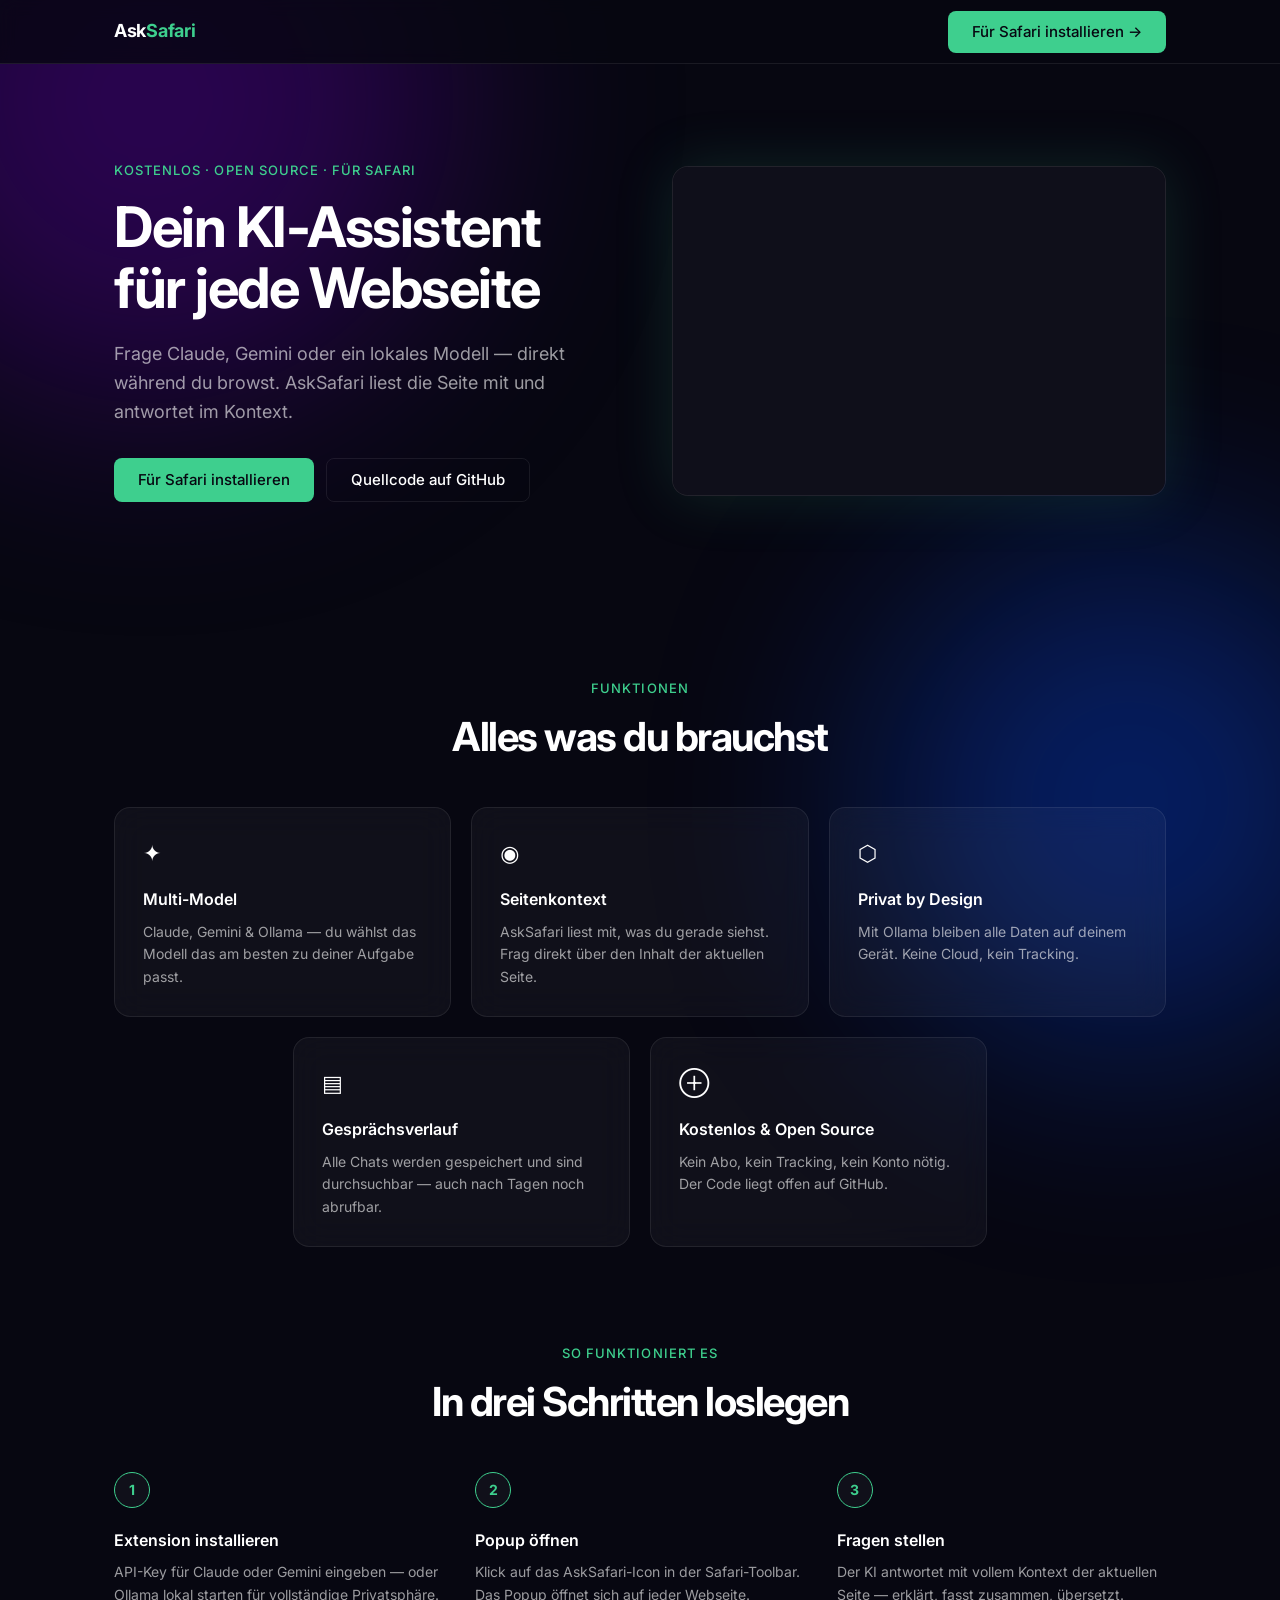
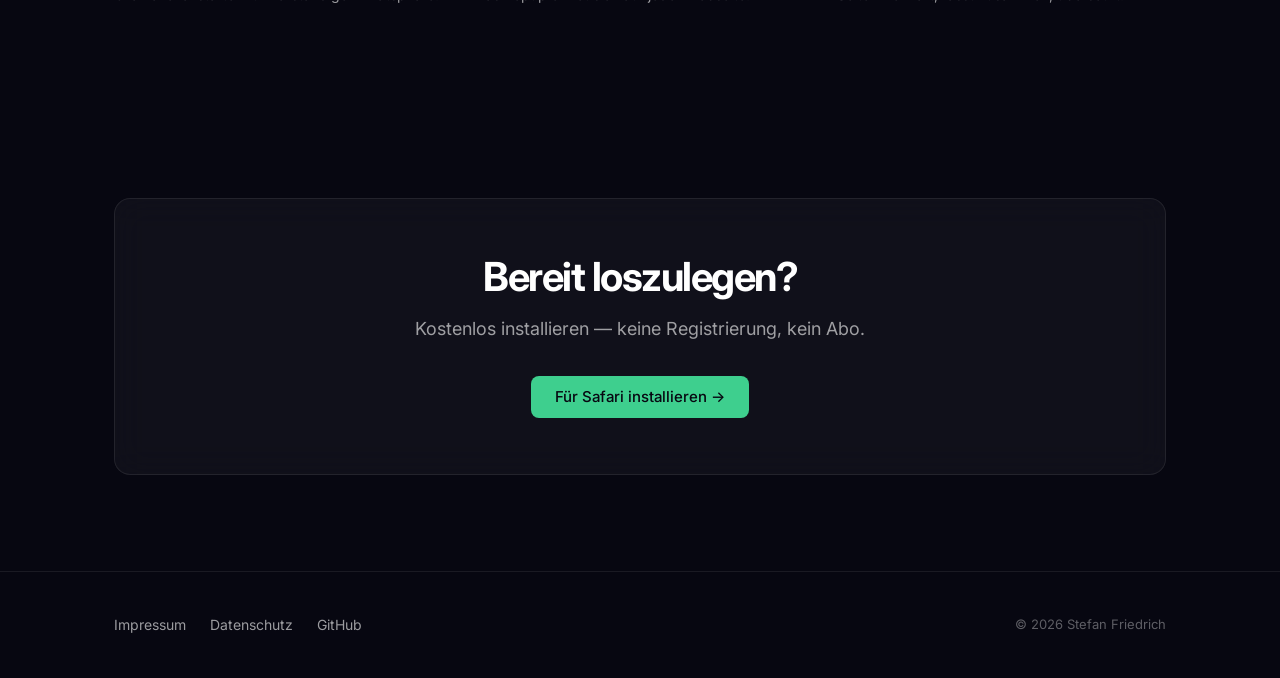
==== website/index.html @ 36f4984b "feat(website): add landing page" ====
<!DOCTYPE html>
<html lang="de">
<head>
  <meta charset="UTF-8">
  <meta name="viewport" content="width=device-width, initial-scale=1.0">
  <title>AskSafari — Dein KI-Assistent für jede Webseite</title>
  <meta name="description" content="Frage Claude, Gemini oder ein lokales Modell direkt während du browst. AskSafari liest die Seite mit und antwortet im Kontext. Kostenlos & Open Source.">
  <link rel="preconnect" href="https://fonts.googleapis.com">
  <link rel="preconnect" href="https://fonts.gstatic.com" crossorigin>
  <link href="https://fonts.googleapis.com/css2?family=Inter:wght@400;500;600;700&display=swap" rel="stylesheet">
  <link rel="stylesheet" href="assets/style.css">
  <link rel="icon" type="image/png" href="assets/icon.png">
</head>
<body>
<div class="page">

  <!-- NAV -->
  <nav class="nav">
    <div class="container nav-inner">
      <a href="index.html" class="nav-logo">Ask<span>Safari</span></a>
      <a href="#" class="btn btn-primary">Für Safari installieren →</a>
    </div>
  </nav>

  <!-- HERO -->
  <section class="hero">
    <div class="container">
      <div class="hero-inner">
        <div>
          <p class="eyebrow">Kostenlos · Open Source · Für Safari</p>
          <h1 class="display">Dein KI-Assistent für jede Webseite</h1>
          <p class="subhead" style="margin-top:20px;">
            Frage Claude, Gemini oder ein lokales Modell — direkt während du browst.
            AskSafari liest die Seite mit und antwortet im Kontext.
          </p>
          <div class="hero-ctas">
            <a href="#" class="btn btn-primary">Für Safari installieren</a>
            <a href="https://github.com" class="btn btn-ghost">Quellcode auf GitHub</a>
          </div>
        </div>
        <div>
          <img src="assets/screenshot.png" alt="AskSafari Extension Popup" class="hero-img glass">
        </div>
      </div>
    </div>
  </section>

  <!-- FEATURES -->
  <section class="section">
    <div class="container">
      <p class="eyebrow" style="text-align:center;">Funktionen</p>
      <h2 class="display" style="text-align:center; font-size:clamp(28px,4vw,40px); margin-bottom:48px;">Alles was du brauchst</h2>
      <div class="features-grid">
        <div class="feature-card glass">
          <span class="feature-icon">✦</span>
          <h3 class="feature-title">Multi-Model</h3>
          <p class="feature-desc">Claude, Gemini &amp; Ollama — du wählst das Modell das am besten zu deiner Aufgabe passt.</p>
        </div>
        <div class="feature-card glass">
          <span class="feature-icon">◉</span>
          <h3 class="feature-title">Seitenkontext</h3>
          <p class="feature-desc">AskSafari liest mit, was du gerade siehst. Frag direkt über den Inhalt der aktuellen Seite.</p>
        </div>
        <div class="feature-card glass">
          <span class="feature-icon">⬡</span>
          <h3 class="feature-title">Privat by Design</h3>
          <p class="feature-desc">Mit Ollama bleiben alle Daten auf deinem Gerät. Keine Cloud, kein Tracking.</p>
        </div>
      </div>
      <div class="features-bottom">
        <div class="feature-card glass">
          <span class="feature-icon">▤</span>
          <h3 class="feature-title">Gesprächsverlauf</h3>
          <p class="feature-desc">Alle Chats werden gespeichert und sind durchsuchbar — auch nach Tagen noch abrufbar.</p>
        </div>
        <div class="feature-card glass">
          <span class="feature-icon">⊕</span>
          <h3 class="feature-title">Kostenlos &amp; Open Source</h3>
          <p class="feature-desc">Kein Abo, kein Tracking, kein Konto nötig. Der Code liegt offen auf GitHub.</p>
        </div>
      </div>
    </div>
  </section>

  <!-- HOW IT WORKS -->
  <section class="section" style="padding-top:0;">
    <div class="container">
      <p class="eyebrow" style="text-align:center;">So funktioniert es</p>
      <h2 class="display" style="text-align:center; font-size:clamp(28px,4vw,40px);">In drei Schritten loslegen</h2>
      <div class="steps-grid">
        <div>
          <div class="step-number">1</div>
          <h3 class="step-title">Extension installieren</h3>
          <p class="step-desc">API-Key für Claude oder Gemini eingeben — oder Ollama lokal starten für vollständige Privatsphäre.</p>
        </div>
        <div>
          <div class="step-number">2</div>
          <h3 class="step-title">Popup öffnen</h3>
          <p class="step-desc">Klick auf das AskSafari-Icon in der Safari-Toolbar. Das Popup öffnet sich auf jeder Webseite.</p>
        </div>
        <div>
          <div class="step-number">3</div>
          <h3 class="step-title">Fragen stellen</h3>
          <p class="step-desc">Der KI antwortet mit vollem Kontext der aktuellen Seite — erklärt, fasst zusammen, übersetzt.</p>
        </div>
      </div>
    </div>
  </section>

  <!-- CTA BANNER -->
  <section class="section" style="padding-bottom:96px;">
    <div class="container">
      <div class="cta-banner glass">
        <h2 class="display">Bereit loszulegen?</h2>
        <p class="subhead">Kostenlos installieren — keine Registrierung, kein Abo.</p>
        <a href="#" class="btn btn-primary">Für Safari installieren →</a>
      </div>
    </div>
  </section>

  <!-- FOOTER -->
  <footer class="footer">
    <div class="container footer-inner">
      <ul class="footer-links">
        <li><a href="impressum.html">Impressum</a></li>
        <li><a href="datenschutz.html">Datenschutz</a></li>
        <li><a href="https://github.com">GitHub</a></li>
      </ul>
      <span class="footer-copy">© 2026 Stefan Friedrich</span>
    </div>
  </footer>

</div>
</body>
</html>
---- website/assets/style.css ----
/* Design Tokens */
:root {
  color-scheme: dark;
  --canvas: #070711;
  --text: #ffffff;
  --text-muted: rgba(255, 255, 255, 0.6);
  --text-faint: rgba(255, 255, 255, 0.35);
  --accent: #3ecf8e;
  --accent-hover: #2db87a;
  --blob-purple: #6b01c2;
  --blob-blue: #054cff;
  --glass-bg: rgba(255, 255, 255, 0.04);
  --glass-border: rgba(255, 255, 255, 0.08);
  --radius: 16px;
  --radius-sm: 8px;
  --nav-height: 64px;
}

/* Reset */
*, *::before, *::after { box-sizing: border-box; margin: 0; padding: 0; }
html { scroll-behavior: smooth; overflow-x: hidden; }
body {
  font-family: 'Inter', ui-sans-serif, system-ui, sans-serif;
  background: var(--canvas);
  color: var(--text);
  font-size: 16px;
  line-height: 1.6;
  min-height: 100vh;
}
a { color: inherit; text-decoration: none; }
img { max-width: 100%; display: block; }

/* Background blobs */
body::before,
body::after {
  content: '';
  position: fixed;
  border-radius: 50%;
  filter: blur(120px);
  opacity: 0.35;
  pointer-events: none;
  z-index: 0;
  will-change: transform;
}
body::before {
  width: 600px;
  height: 600px;
  background: var(--blob-purple);
  top: -200px;
  left: -150px;
}
body::after {
  width: 500px;
  height: 500px;
  background: var(--blob-blue);
  bottom: -150px;
  right: -100px;
}

/* Page wrapper — sits above blobs */
.page { position: relative; z-index: 1; }

/* Container */
.container {
  max-width: 1100px;
  margin: 0 auto;
  padding: 0 24px;
}

/* Glass card */
.glass {
  background: var(--glass-bg);
  backdrop-filter: blur(16px);
  -webkit-backdrop-filter: blur(16px);
  border: 1px solid var(--glass-border);
  border-radius: var(--radius);
}

/* Buttons */
.btn {
  display: inline-flex;
  align-items: center;
  gap: 8px;
  padding: 12px 24px;
  border-radius: var(--radius-sm);
  font-size: 15px;
  font-weight: 500;
  line-height: 1.2;
  cursor: pointer;
  border: none;
  transition: opacity 0.15s ease, transform 0.1s ease, border-color 0.15s ease;
  white-space: nowrap;
}
.btn:hover { opacity: 0.88; transform: translateY(-1px); }
.btn:active { transform: translateY(0); opacity: 1; }

.btn-primary {
  background: var(--accent);
  color: var(--canvas);
}
.btn-primary:hover { background: var(--accent-hover); opacity: 1; }
.btn-ghost {
  background: transparent;
  color: var(--text);
  border: 1px solid var(--glass-border);
}
.btn-ghost:hover { border-color: rgba(255,255,255,0.2); }

.btn:focus-visible,
a:focus-visible {
  outline: 2px solid var(--accent);
  outline-offset: 3px;
  border-radius: var(--radius-sm);
}

/* Section spacing */
.section { padding: 96px 0; }
.section-sm { padding: 64px 0; }

/* Typography utilities */
.eyebrow {
  font-size: 13px;
  font-weight: 500;
  letter-spacing: 0.08em;
  text-transform: uppercase;
  color: var(--accent);
  margin-bottom: 16px;
}
.display {
  font-size: clamp(36px, 5vw, 56px);
  font-weight: 700;
  line-height: 1.1;
  letter-spacing: -1.5px;
}
.subhead {
  font-size: 18px;
  line-height: 1.6;
  color: var(--text-muted);
  max-width: 520px;
}
.label {
  font-size: 13px;
  color: var(--text-faint);
}

/* ── NAV ── */
.nav {
  position: sticky;
  top: 0;
  z-index: 100;
  height: var(--nav-height);
  background: rgba(7, 7, 17, 0.8);
  backdrop-filter: blur(8px);
  -webkit-backdrop-filter: blur(8px);
  border-bottom: 1px solid var(--glass-border);
  display: flex;
  align-items: center;
}
.nav-inner {
  display: flex;
  align-items: center;
  justify-content: space-between;
  width: 100%;
}
.nav-logo {
  font-size: 18px;
  font-weight: 700;
  color: var(--text);
  letter-spacing: -0.3px;
}
.nav-logo span { color: var(--accent); }

/* ── FOOTER ── */
.footer {
  border-top: 1px solid var(--glass-border);
  padding: 40px 0;
}
.footer-inner {
  display: flex;
  align-items: center;
  justify-content: space-between;
  flex-wrap: wrap;
  gap: 16px;
}
.footer-links {
  display: flex;
  gap: 24px;
  list-style: none;
}
.footer-links a {
  font-size: 14px;
  color: var(--text-muted);
  transition: color 0.15s;
}
.footer-links a:hover { color: var(--text); }
.footer-copy {
  font-size: 13px;
  color: var(--text-faint);
}

/* ── HERO ── */
.hero { padding: 96px 0 80px; }
.hero-inner {
  display: grid;
  grid-template-columns: 1fr 1fr;
  align-items: center;
  gap: 64px;
}
.hero-ctas {
  display: flex;
  gap: 12px;
  margin-top: 32px;
  flex-wrap: wrap;
}
.hero-img {
  border-radius: var(--radius);
  box-shadow: 0 0 60px rgba(62, 207, 142, 0.15);
  width: 100%;
}

/* ── FEATURES ── */
.features-grid {
  display: grid;
  grid-template-columns: repeat(3, 1fr);
  gap: 20px;
}
/* Center the last 2 cards */
.features-bottom {
  display: grid;
  grid-template-columns: repeat(2, 1fr);
  gap: 20px;
  max-width: calc(66.66% - 7px);
  margin: 20px auto 0;
}
.feature-card {
  padding: 28px;
}
.feature-icon {
  font-size: 22px;
  margin-bottom: 16px;
  display: block;
}
.feature-title {
  font-size: 16px;
  font-weight: 600;
  margin-bottom: 8px;
}
.feature-desc {
  font-size: 14px;
  color: var(--text-muted);
  line-height: 1.6;
}

/* ── HOW IT WORKS ── */
.steps-grid {
  display: grid;
  grid-template-columns: repeat(3, 1fr);
  gap: 32px;
  margin-top: 48px;
}
.step-number {
  width: 36px;
  height: 36px;
  border-radius: 50%;
  background: var(--glass-bg);
  border: 1px solid var(--accent);
  color: var(--accent);
  font-size: 14px;
  font-weight: 700;
  display: flex;
  align-items: center;
  justify-content: center;
  margin-bottom: 20px;
}
.step-title {
  font-size: 16px;
  font-weight: 600;
  margin-bottom: 8px;
}
.step-desc {
  font-size: 14px;
  color: var(--text-muted);
  line-height: 1.6;
}

/* ── CTA BANNER ── */
.cta-banner {
  padding: 56px 48px;
  text-align: center;
}
.cta-banner .display { font-size: clamp(28px, 4vw, 40px); margin-bottom: 16px; }
.cta-banner .subhead { margin: 0 auto 32px; }

/* ── LEGAL PAGES ── */
.legal-content {
  max-width: 720px;
  margin: 0 auto;
  padding: 64px 0 96px;
}
.legal-content h1 {
  font-size: 36px;
  font-weight: 700;
  letter-spacing: -0.8px;
  margin-bottom: 40px;
}
.legal-content h2 {
  font-size: 18px;
  font-weight: 600;
  margin: 40px 0 12px;
  color: var(--text);
}
.legal-content p,
.legal-content address {
  font-size: 15px;
  color: var(--text-muted);
  line-height: 1.7;
  font-style: normal;
  margin-bottom: 12px;
}
.legal-content a {
  color: var(--accent);
  text-decoration: underline;
  text-underline-offset: 3px;
}

/* ── RESPONSIVE ── */
@media (max-width: 768px) {
  .hero-inner {
    grid-template-columns: 1fr;
    gap: 40px;
  }
  .hero-img { order: -1; }
  .features-grid { grid-template-columns: 1fr; }
  .features-bottom { grid-template-columns: 1fr; max-width: 100%; }
  .steps-grid { grid-template-columns: 1fr; }
  .cta-banner { padding: 40px 24px; }
  .footer-inner { flex-direction: column; align-items: flex-start; }
  .nav .btn { display: none; }
}
@media (max-width: 480px) {
  .hero-ctas { flex-direction: column; }
  .hero-ctas .btn { width: 100%; justify-content: center; }
}

@media (prefers-reduced-motion: reduce) {
  html { scroll-behavior: auto; }
  .btn { transition: none; }
}
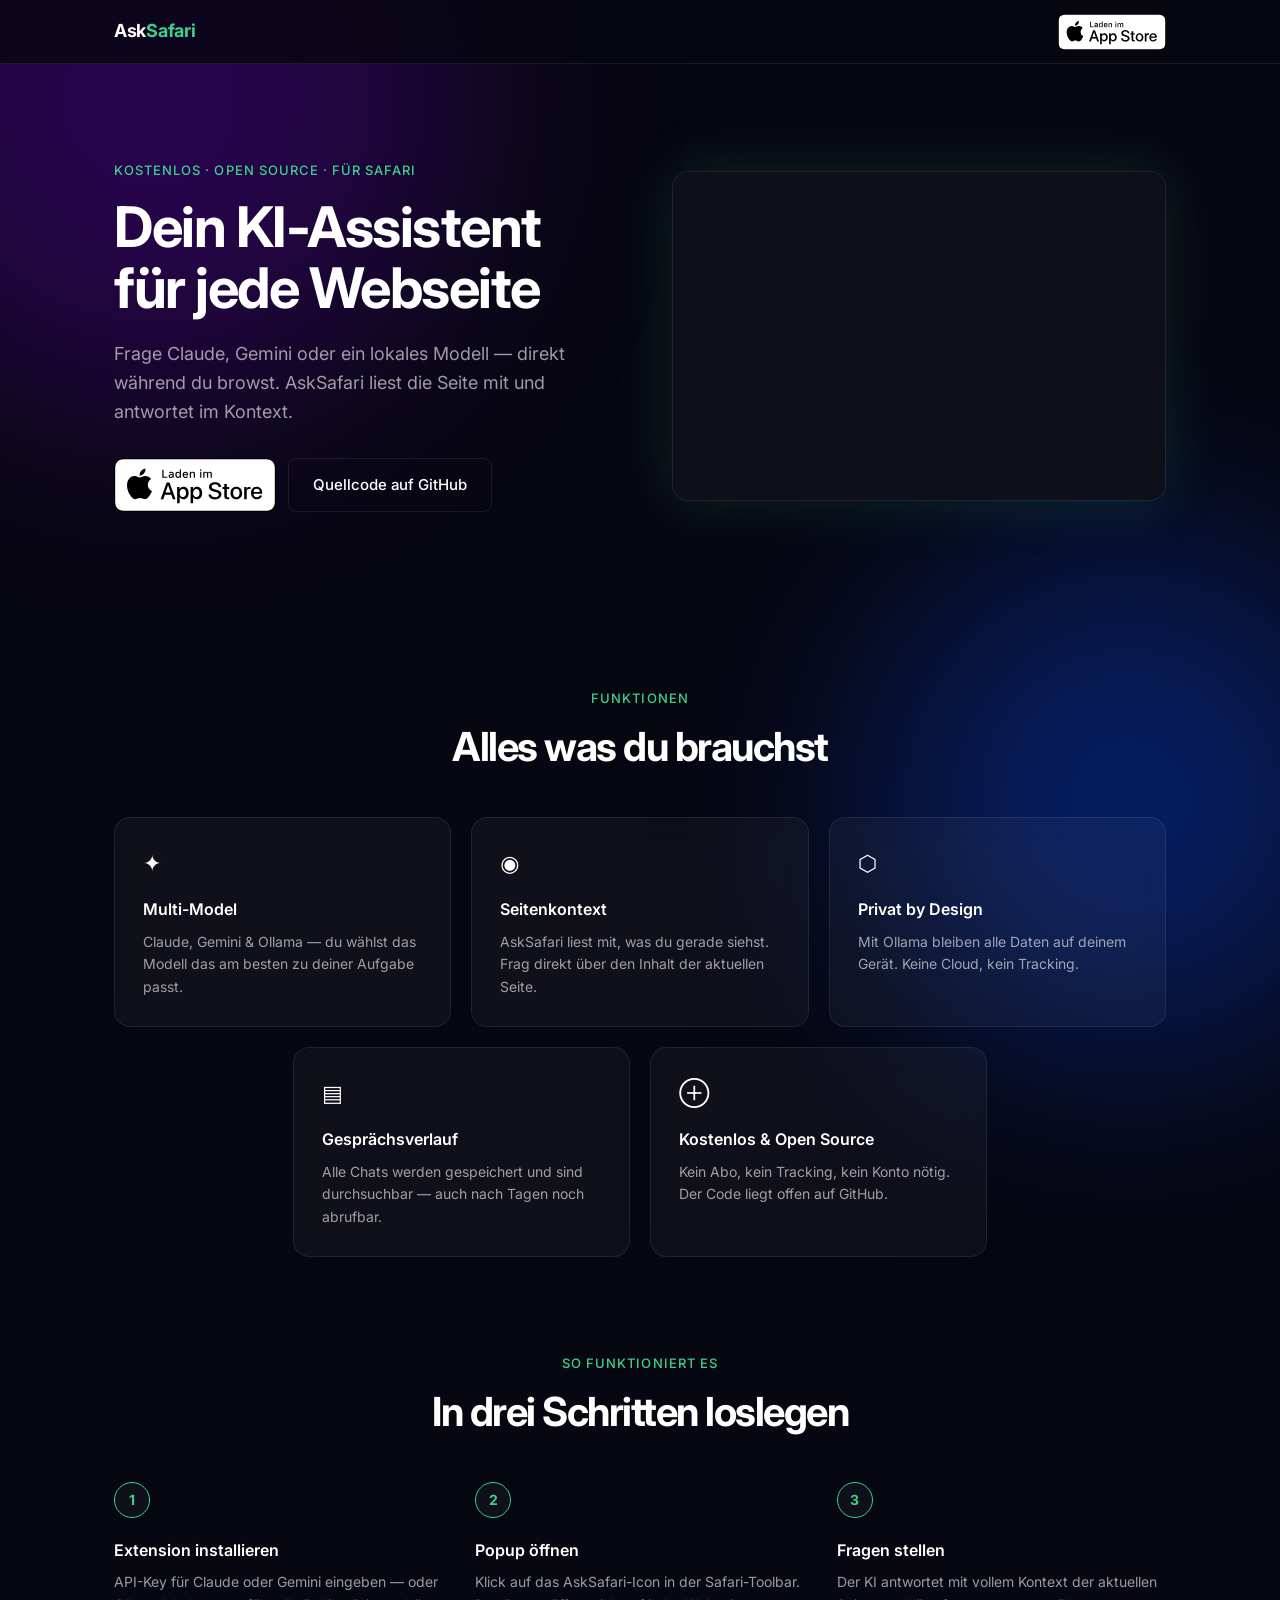
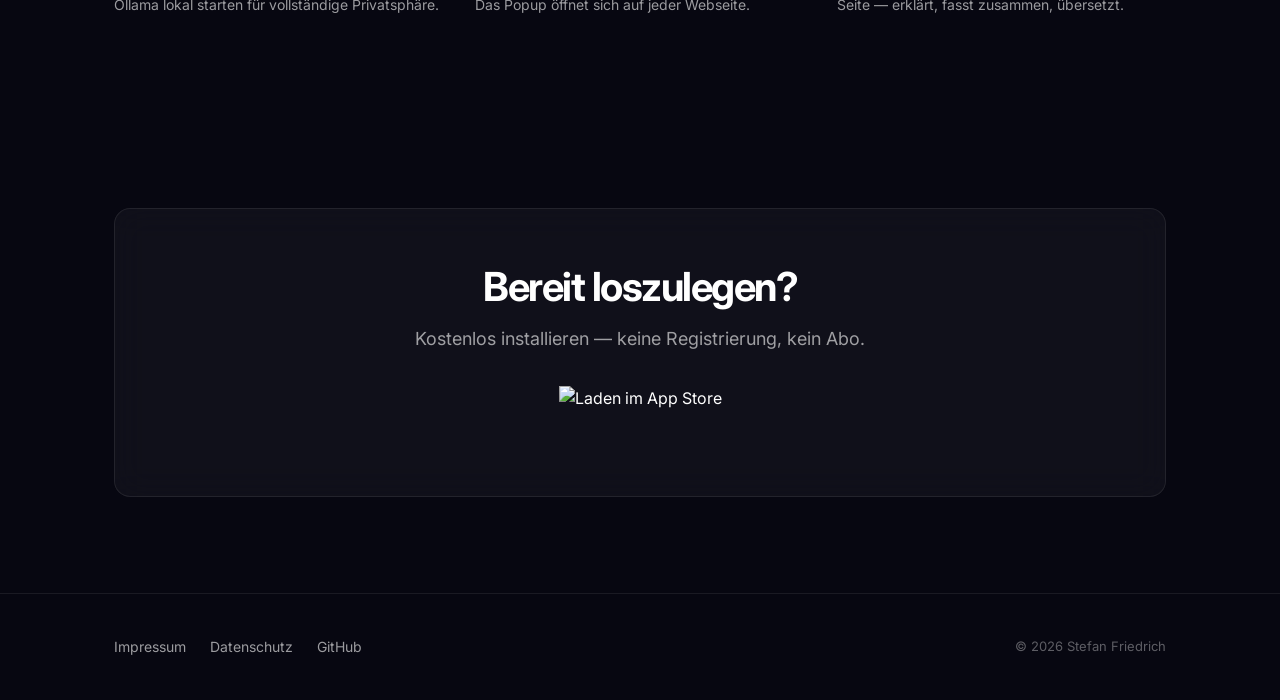
==== commit 526fb259: "feat(website): replace text CTAs with App Store badges, add badge CSS" ====
--- a/website/index.html
+++ b/website/index.html
@@ -18,7 +18,9 @@
   <nav class="nav">
     <div class="container nav-inner">
       <a href="index.html" class="nav-logo">Ask<span>Safari</span></a>
-      <a href="#" class="btn btn-primary">Für Safari installieren →</a>
+      <a href="#" class="appstore-badge nav-badge" aria-label="Im App Store laden">
+        <img src="Download_on_the_App_Store_Badge_DE_RGB_wht_092917.svg" alt="Laden im App Store" height="36">
+      </a>
     </div>
   </nav>
 
@@ -34,7 +36,9 @@
             AskSafari liest die Seite mit und antwortet im Kontext.
           </p>
           <div class="hero-ctas">
-            <a href="#" class="btn btn-primary">Für Safari installieren</a>
+            <a href="#" class="appstore-badge" aria-label="Im App Store laden">
+              <img src="Download_on_the_App_Store_Badge_DE_RGB_wht_092917.svg" alt="Laden im App Store" height="54">
+            </a>
             <a href="https://github.com" class="btn btn-ghost">Quellcode auf GitHub</a>
           </div>
         </div>
@@ -113,7 +117,9 @@
       <div class="cta-banner glass">
         <h2 class="display">Bereit loszulegen?</h2>
         <p class="subhead">Kostenlos installieren — keine Registrierung, kein Abo.</p>
-        <a href="#" class="btn btn-primary">Für Safari installieren →</a>
+        <a href="#" class="appstore-badge" aria-label="Im App Store laden">
+          <img src="Download_on_the_App_Store_Badge_DE_RGB_blk_092917.svg" alt="Laden im App Store" height="54">
+        </a>
       </div>
     </div>
   </section>
--- a/website/assets/style.css
+++ b/website/assets/style.css
@@ -106,6 +106,16 @@
 }
 .btn-ghost:hover { border-color: rgba(255,255,255,0.2); }
 
+/* App Store Badge */
+.appstore-badge {
+  display: inline-flex;
+  align-items: center;
+  transition: opacity 0.15s ease, transform 0.1s ease;
+}
+.appstore-badge:hover { opacity: 0.85; transform: translateY(-1px); }
+.appstore-badge:active { transform: translateY(0); opacity: 1; }
+.appstore-badge img { display: block; }
+
 .btn:focus-visible,
 a:focus-visible {
   outline: 2px solid var(--accent);
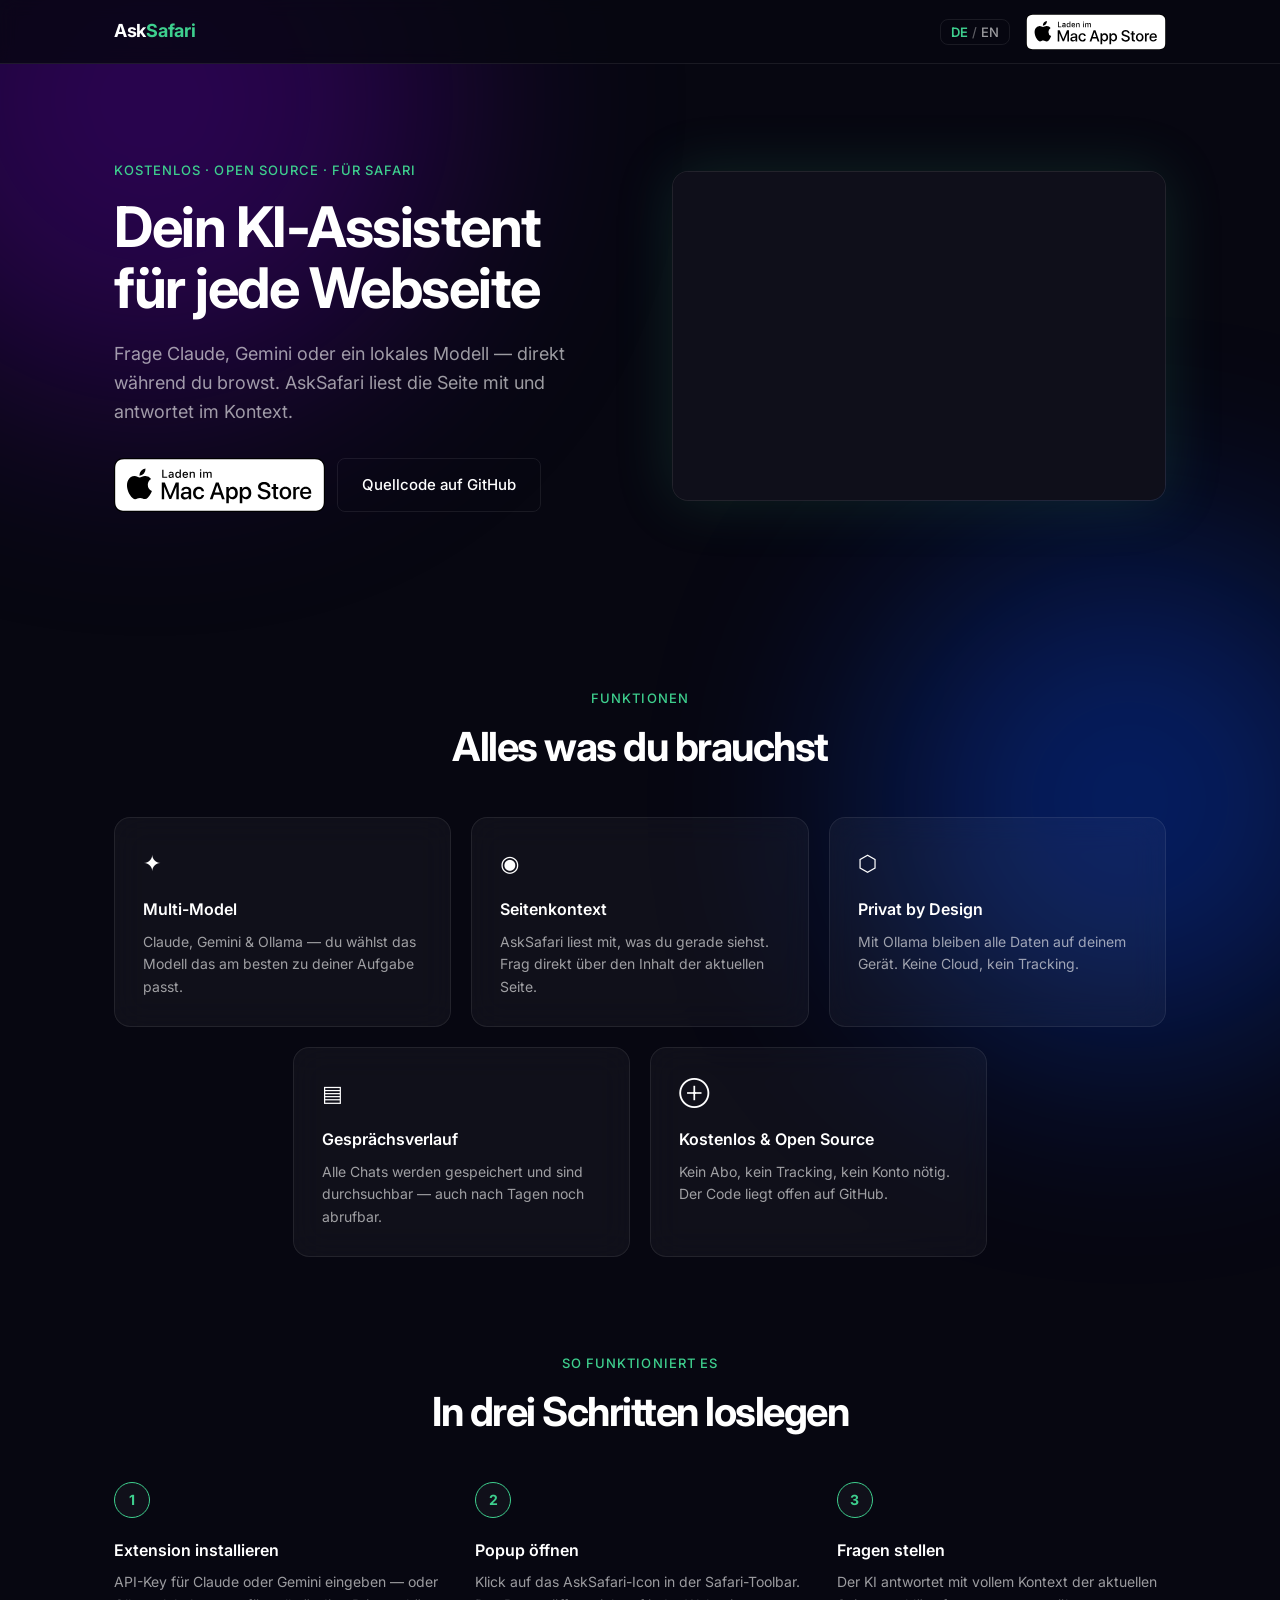
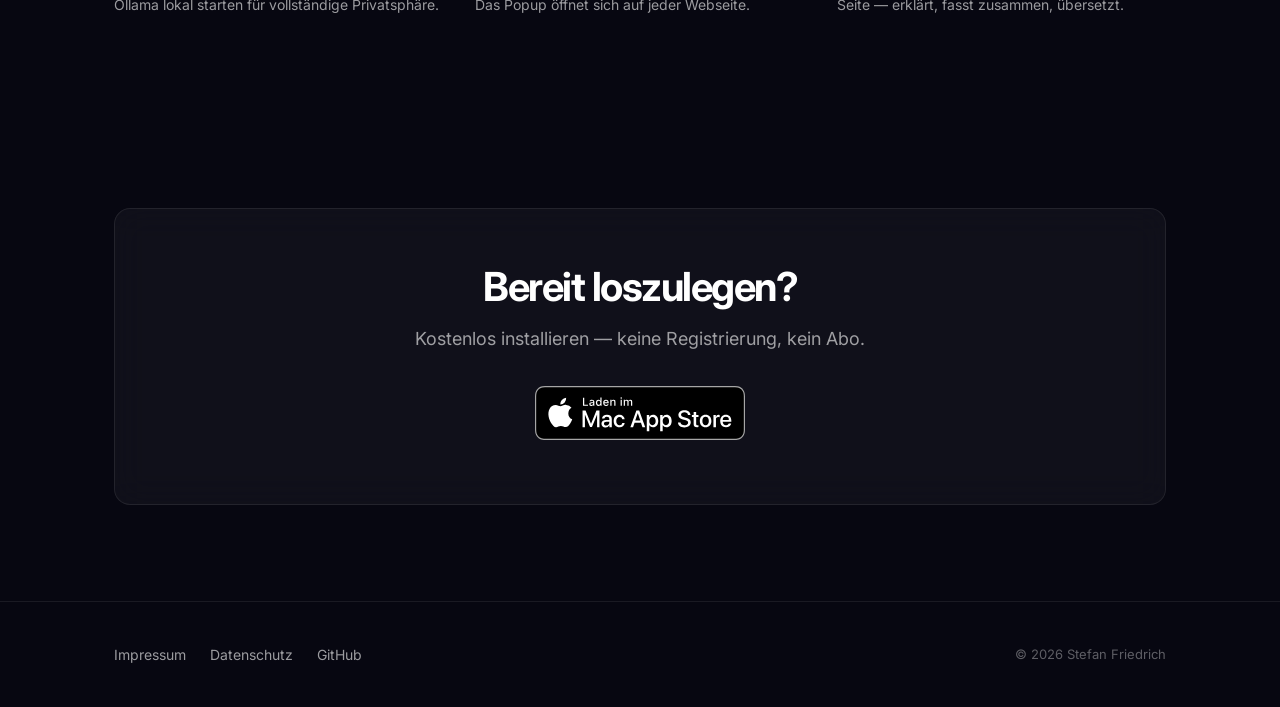
==== commit f88a1ea5: "feat(website): fix badge paths and add DE/EN language toggle - Move badges from website root to App " ====
--- a/website/index.html
+++ b/website/index.html
@@ -18,9 +18,20 @@
   <nav class="nav">
     <div class="container nav-inner">
       <a href="index.html" class="nav-logo">Ask<span>Safari</span></a>
-      <a href="#" class="appstore-badge nav-badge" aria-label="Im App Store laden">
-        <img src="Download_on_the_App_Store_Badge_DE_RGB_wht_092917.svg" alt="Laden im App Store" height="36">
-      </a>
+      <div class="nav-right">
+        <button class="lang-toggle" id="langToggle" aria-label="Sprache wechseln">
+          <span class="lang-option" data-lang="de">DE</span>
+          <span class="lang-sep">/</span>
+          <span class="lang-option" data-lang="en">EN</span>
+        </button>
+        <a href="#" class="appstore-badge nav-badge" aria-label="Im App Store laden">
+          <img class="badge-img"
+               data-de="App Store Badges/de/Download_on_the_Mac_App_Store_Badge_DE_RGB_wht_092917.svg"
+               data-en="App Store Badges/en/Download_on_the_Mac_App_Store_Badge_US-UK_RGB_wht_092917.svg"
+               src="App Store Badges/de/Download_on_the_Mac_App_Store_Badge_DE_RGB_wht_092917.svg"
+               alt="Laden im Mac App Store" height="36">
+        </a>
+      </div>
     </div>
   </nav>
 
@@ -36,10 +47,14 @@
             AskSafari liest die Seite mit und antwortet im Kontext.
           </p>
           <div class="hero-ctas">
-            <a href="#" class="appstore-badge" aria-label="Im App Store laden">
-              <img src="Download_on_the_App_Store_Badge_DE_RGB_wht_092917.svg" alt="Laden im App Store" height="54">
+            <a href="#" class="appstore-badge" aria-label="Im Mac App Store laden">
+              <img class="badge-img"
+                   data-de="App Store Badges/de/Download_on_the_Mac_App_Store_Badge_DE_RGB_wht_092917.svg"
+                   data-en="App Store Badges/en/Download_on_the_Mac_App_Store_Badge_US-UK_RGB_wht_092917.svg"
+                   src="App Store Badges/de/Download_on_the_Mac_App_Store_Badge_DE_RGB_wht_092917.svg"
+                   alt="Laden im Mac App Store" height="54">
             </a>
-            <a href="https://github.com" class="btn btn-ghost">Quellcode auf GitHub</a>
+            <a href="https://github.com/deltacore-labs/safari-ai-agent" class="btn btn-ghost">Quellcode auf GitHub</a>
           </div>
         </div>
         <div>
@@ -117,8 +132,12 @@
       <div class="cta-banner glass">
         <h2 class="display">Bereit loszulegen?</h2>
         <p class="subhead">Kostenlos installieren — keine Registrierung, kein Abo.</p>
-        <a href="#" class="appstore-badge" aria-label="Im App Store laden">
-          <img src="Download_on_the_App_Store_Badge_DE_RGB_blk_092917.svg" alt="Laden im App Store" height="54">
+        <a href="#" class="appstore-badge" aria-label="Im Mac App Store laden">
+          <img class="badge-img"
+               data-de="App Store Badges/de/Download_on_the_Mac_App_Store_Badge_DE_RGB_blk_092917.svg"
+               data-en="App Store Badges/en/Download_on_the_Mac_App_Store_Badge_US-UK_RGB_blk_092917.svg"
+               src="App Store Badges/de/Download_on_the_Mac_App_Store_Badge_DE_RGB_blk_092917.svg"
+               alt="Laden im Mac App Store" height="54">
         </a>
       </div>
     </div>
@@ -130,12 +149,30 @@
       <ul class="footer-links">
         <li><a href="impressum.html">Impressum</a></li>
         <li><a href="datenschutz.html">Datenschutz</a></li>
-        <li><a href="https://github.com">GitHub</a></li>
+        <li><a href="https://github.com/deltacore-labs/safari-ai-agent">GitHub</a></li>
       </ul>
       <span class="footer-copy">© 2026 Stefan Friedrich</span>
     </div>
   </footer>
 
 </div>
+  <script>
+    const toggle = document.getElementById('langToggle');
+    let lang = localStorage.getItem('badge-lang') || 'de';
+
+    function applyLang(l) {
+      lang = l;
+      localStorage.setItem('badge-lang', l);
+      document.querySelectorAll('.badge-img').forEach(img => {
+        img.src = img.dataset[l];
+      });
+      toggle.querySelectorAll('.lang-option').forEach(opt => {
+        opt.classList.toggle('lang-active', opt.dataset.lang === l);
+      });
+    }
+
+    toggle.addEventListener('click', () => applyLang(lang === 'de' ? 'en' : 'de'));
+    applyLang(lang);
+  </script>
 </body>
 </html>
--- a/website/assets/style.css
+++ b/website/assets/style.css
@@ -352,6 +352,34 @@
   .hero-ctas .btn { width: 100%; justify-content: center; }
 }
 
+/* ── NAV RIGHT ── */
+.nav-right {
+  display: flex;
+  align-items: center;
+  gap: 16px;
+}
+
+/* ── LANGUAGE TOGGLE ── */
+.lang-toggle {
+  display: inline-flex;
+  align-items: center;
+  gap: 4px;
+  background: none;
+  border: 1px solid var(--glass-border);
+  border-radius: var(--radius-sm);
+  padding: 4px 10px;
+  cursor: pointer;
+  color: var(--text-muted);
+  font-size: 13px;
+  font-weight: 500;
+  font-family: inherit;
+  transition: border-color 0.15s;
+}
+.lang-toggle:hover { border-color: rgba(255,255,255,0.2); }
+.lang-sep { color: var(--text-faint); }
+.lang-option { transition: color 0.15s; }
+.lang-option.lang-active { color: var(--accent); font-weight: 600; }
+
 @media (prefers-reduced-motion: reduce) {
   html { scroll-behavior: auto; }
   .btn { transition: none; }
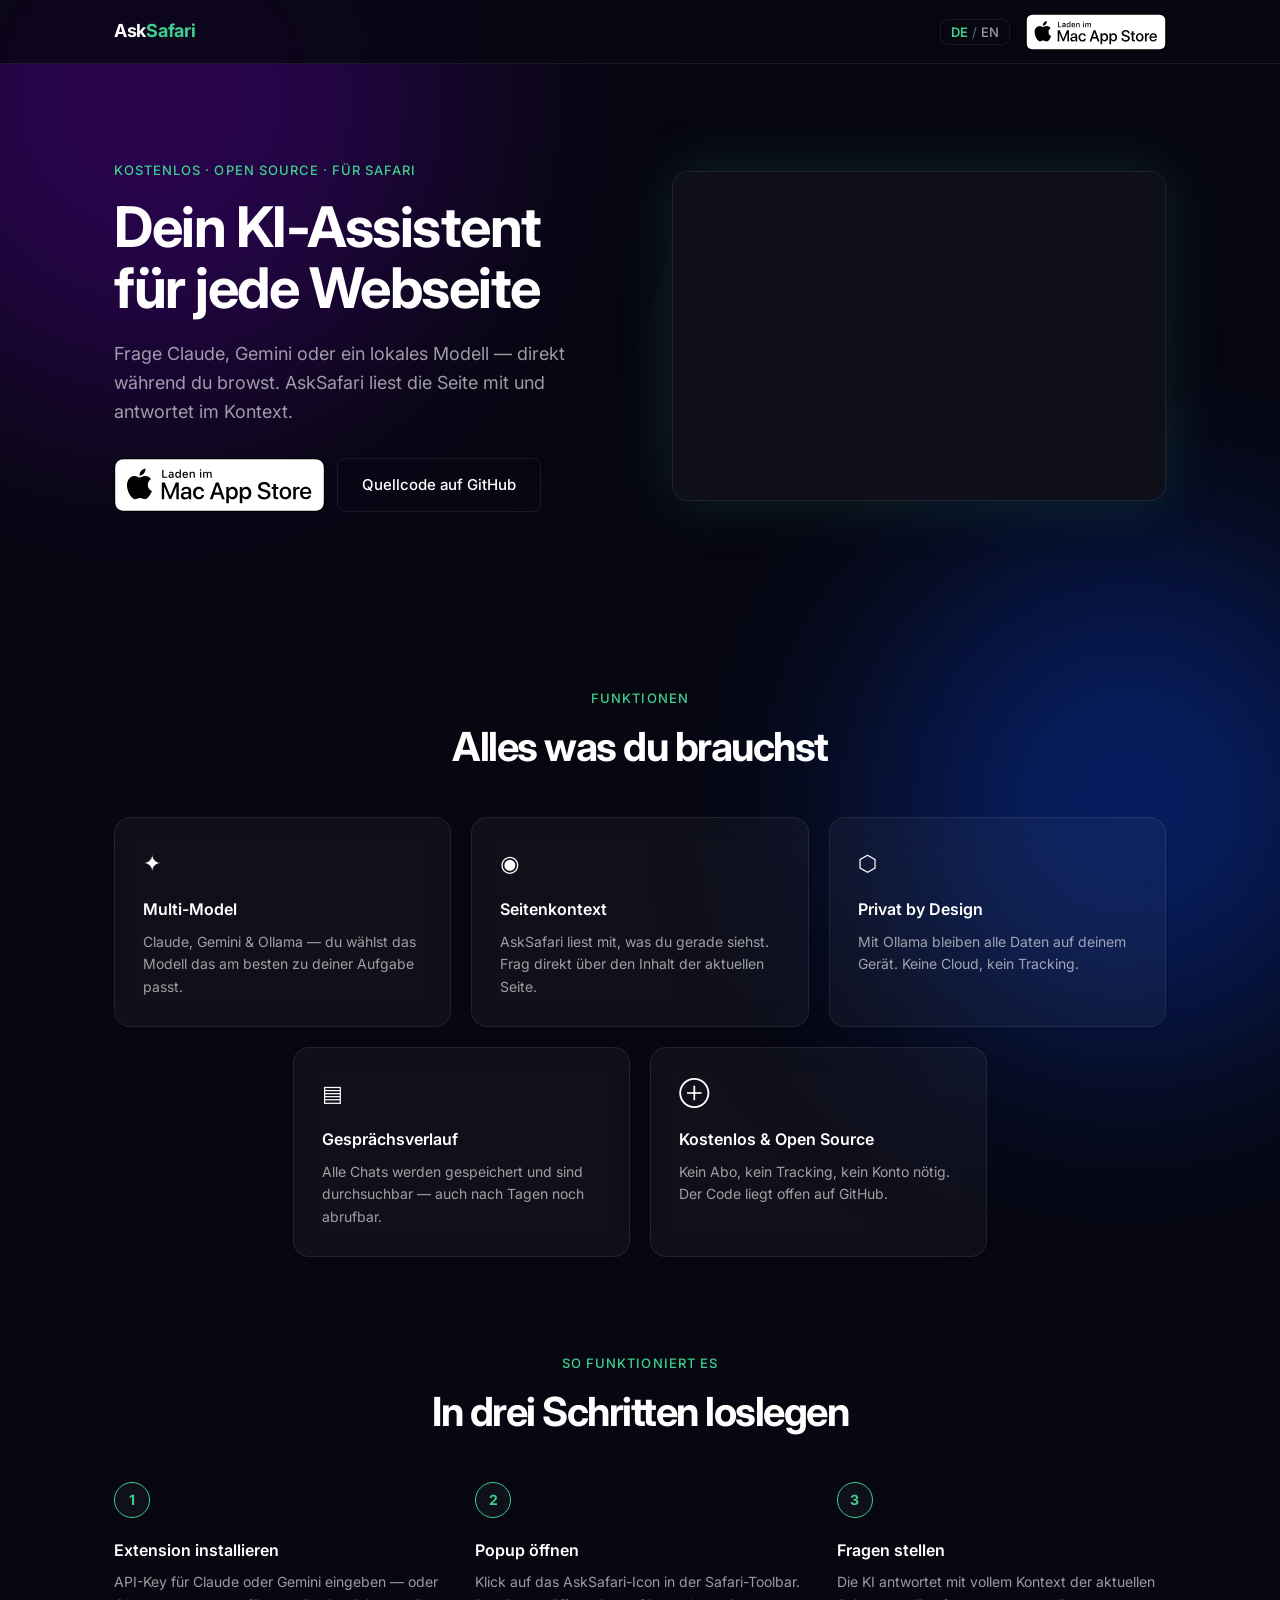
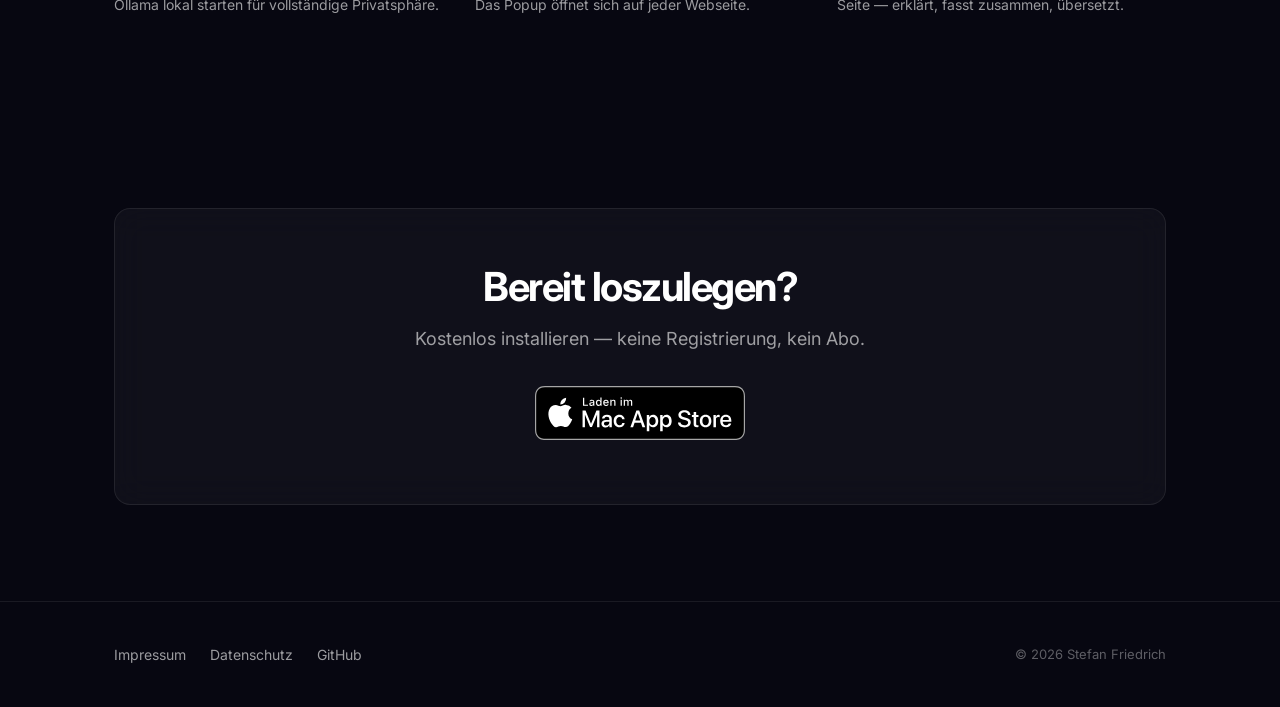
==== commit 225ab8d5: "feat(website): full DE/EN i18n — all text, badges, meta switch on toggle" ====
--- a/website/index.html
+++ b/website/index.html
@@ -24,11 +24,12 @@
           <span class="lang-sep">/</span>
           <span class="lang-option" data-lang="en">EN</span>
         </button>
-        <a href="#" class="appstore-badge nav-badge" aria-label="Im App Store laden">
+        <a href="#" class="appstore-badge nav-badge" data-i18n-aria="nav-badge-aria">
           <img class="badge-img"
                data-de="App Store Badges/de/Download_on_the_Mac_App_Store_Badge_DE_RGB_wht_092917.svg"
                data-en="App Store Badges/en/Download_on_the_Mac_App_Store_Badge_US-UK_RGB_wht_092917.svg"
                src="App Store Badges/de/Download_on_the_Mac_App_Store_Badge_DE_RGB_wht_092917.svg"
+               data-i18n-alt="badge-alt"
                alt="Laden im Mac App Store" height="36">
         </a>
       </div>
@@ -40,25 +41,26 @@
     <div class="container">
       <div class="hero-inner">
         <div>
-          <p class="eyebrow">Kostenlos · Open Source · Für Safari</p>
-          <h1 class="display">Dein KI-Assistent für jede Webseite</h1>
-          <p class="subhead" style="margin-top:20px;">
+          <p class="eyebrow" data-i18n="hero-eyebrow">Kostenlos · Open Source · Für Safari</p>
+          <h1 class="display" data-i18n="hero-h1">Dein KI-Assistent für jede Webseite</h1>
+          <p class="subhead" style="margin-top:20px;" data-i18n="hero-subhead">
             Frage Claude, Gemini oder ein lokales Modell — direkt während du browst.
             AskSafari liest die Seite mit und antwortet im Kontext.
           </p>
           <div class="hero-ctas">
-            <a href="#" class="appstore-badge" aria-label="Im Mac App Store laden">
+            <a href="#" class="appstore-badge" data-i18n-aria="nav-badge-aria">
               <img class="badge-img"
                    data-de="App Store Badges/de/Download_on_the_Mac_App_Store_Badge_DE_RGB_wht_092917.svg"
                    data-en="App Store Badges/en/Download_on_the_Mac_App_Store_Badge_US-UK_RGB_wht_092917.svg"
                    src="App Store Badges/de/Download_on_the_Mac_App_Store_Badge_DE_RGB_wht_092917.svg"
+                   data-i18n-alt="badge-alt"
                    alt="Laden im Mac App Store" height="54">
             </a>
-            <a href="https://github.com/deltacore-labs/safari-ai-agent" class="btn btn-ghost">Quellcode auf GitHub</a>
+            <a href="https://github.com/deltacore-labs/safari-ai-agent" class="btn btn-ghost" data-i18n="hero-github">Quellcode auf GitHub</a>
           </div>
         </div>
         <div>
-          <img src="assets/screenshot.png" alt="AskSafari Extension Popup" class="hero-img glass">
+          <img src="assets/screenshot.png" data-i18n-alt="screenshot-alt" alt="AskSafari Extension Popup" class="hero-img glass">
         </div>
       </div>
     </div>
@@ -67,35 +69,35 @@
   <!-- FEATURES -->
   <section class="section">
     <div class="container">
-      <p class="eyebrow" style="text-align:center;">Funktionen</p>
-      <h2 class="display" style="text-align:center; font-size:clamp(28px,4vw,40px); margin-bottom:48px;">Alles was du brauchst</h2>
+      <p class="eyebrow" style="text-align:center;" data-i18n="feat-eyebrow">Funktionen</p>
+      <h2 class="display" style="text-align:center; font-size:clamp(28px,4vw,40px); margin-bottom:48px;" data-i18n="feat-h2">Alles was du brauchst</h2>
       <div class="features-grid">
         <div class="feature-card glass">
           <span class="feature-icon">✦</span>
-          <h3 class="feature-title">Multi-Model</h3>
-          <p class="feature-desc">Claude, Gemini &amp; Ollama — du wählst das Modell das am besten zu deiner Aufgabe passt.</p>
+          <h3 class="feature-title" data-i18n="feat1-title">Multi-Model</h3>
+          <p class="feature-desc" data-i18n="feat1-desc">Claude, Gemini &amp; Ollama — du wählst das Modell das am besten zu deiner Aufgabe passt.</p>
         </div>
         <div class="feature-card glass">
           <span class="feature-icon">◉</span>
-          <h3 class="feature-title">Seitenkontext</h3>
-          <p class="feature-desc">AskSafari liest mit, was du gerade siehst. Frag direkt über den Inhalt der aktuellen Seite.</p>
+          <h3 class="feature-title" data-i18n="feat2-title">Seitenkontext</h3>
+          <p class="feature-desc" data-i18n="feat2-desc">AskSafari liest mit, was du gerade siehst. Frag direkt über den Inhalt der aktuellen Seite.</p>
         </div>
         <div class="feature-card glass">
           <span class="feature-icon">⬡</span>
-          <h3 class="feature-title">Privat by Design</h3>
-          <p class="feature-desc">Mit Ollama bleiben alle Daten auf deinem Gerät. Keine Cloud, kein Tracking.</p>
+          <h3 class="feature-title" data-i18n="feat3-title">Privat by Design</h3>
+          <p class="feature-desc" data-i18n="feat3-desc">Mit Ollama bleiben alle Daten auf deinem Gerät. Keine Cloud, kein Tracking.</p>
         </div>
       </div>
       <div class="features-bottom">
         <div class="feature-card glass">
           <span class="feature-icon">▤</span>
-          <h3 class="feature-title">Gesprächsverlauf</h3>
-          <p class="feature-desc">Alle Chats werden gespeichert und sind durchsuchbar — auch nach Tagen noch abrufbar.</p>
+          <h3 class="feature-title" data-i18n="feat4-title">Gesprächsverlauf</h3>
+          <p class="feature-desc" data-i18n="feat4-desc">Alle Chats werden gespeichert und sind durchsuchbar — auch nach Tagen noch abrufbar.</p>
         </div>
         <div class="feature-card glass">
           <span class="feature-icon">⊕</span>
-          <h3 class="feature-title">Kostenlos &amp; Open Source</h3>
-          <p class="feature-desc">Kein Abo, kein Tracking, kein Konto nötig. Der Code liegt offen auf GitHub.</p>
+          <h3 class="feature-title" data-i18n="feat5-title">Kostenlos &amp; Open Source</h3>
+          <p class="feature-desc" data-i18n="feat5-desc">Kein Abo, kein Tracking, kein Konto nötig. Der Code liegt offen auf GitHub.</p>
         </div>
       </div>
     </div>
@@ -104,23 +106,23 @@
   <!-- HOW IT WORKS -->
   <section class="section" style="padding-top:0;">
     <div class="container">
-      <p class="eyebrow" style="text-align:center;">So funktioniert es</p>
-      <h2 class="display" style="text-align:center; font-size:clamp(28px,4vw,40px);">In drei Schritten loslegen</h2>
+      <p class="eyebrow" style="text-align:center;" data-i18n="how-eyebrow">So funktioniert es</p>
+      <h2 class="display" style="text-align:center; font-size:clamp(28px,4vw,40px);" data-i18n="how-h2">In drei Schritten loslegen</h2>
       <div class="steps-grid">
         <div>
           <div class="step-number">1</div>
-          <h3 class="step-title">Extension installieren</h3>
-          <p class="step-desc">API-Key für Claude oder Gemini eingeben — oder Ollama lokal starten für vollständige Privatsphäre.</p>
+          <h3 class="step-title" data-i18n="step1-title">Extension installieren</h3>
+          <p class="step-desc" data-i18n="step1-desc">API-Key für Claude oder Gemini eingeben — oder Ollama lokal starten für vollständige Privatsphäre.</p>
         </div>
         <div>
           <div class="step-number">2</div>
-          <h3 class="step-title">Popup öffnen</h3>
-          <p class="step-desc">Klick auf das AskSafari-Icon in der Safari-Toolbar. Das Popup öffnet sich auf jeder Webseite.</p>
+          <h3 class="step-title" data-i18n="step2-title">Popup öffnen</h3>
+          <p class="step-desc" data-i18n="step2-desc">Klick auf das AskSafari-Icon in der Safari-Toolbar. Das Popup öffnet sich auf jeder Webseite.</p>
         </div>
         <div>
           <div class="step-number">3</div>
-          <h3 class="step-title">Fragen stellen</h3>
-          <p class="step-desc">Der KI antwortet mit vollem Kontext der aktuellen Seite — erklärt, fasst zusammen, übersetzt.</p>
+          <h3 class="step-title" data-i18n="step3-title">Fragen stellen</h3>
+          <p class="step-desc" data-i18n="step3-desc">Die KI antwortet mit vollem Kontext der aktuellen Seite — erklärt, fasst zusammen, übersetzt.</p>
         </div>
       </div>
     </div>
@@ -130,13 +132,14 @@
   <section class="section" style="padding-bottom:96px;">
     <div class="container">
       <div class="cta-banner glass">
-        <h2 class="display">Bereit loszulegen?</h2>
-        <p class="subhead">Kostenlos installieren — keine Registrierung, kein Abo.</p>
-        <a href="#" class="appstore-badge" aria-label="Im Mac App Store laden">
+        <h2 class="display" data-i18n="cta-h2">Bereit loszulegen?</h2>
+        <p class="subhead" data-i18n="cta-sub">Kostenlos installieren — keine Registrierung, kein Abo.</p>
+        <a href="#" class="appstore-badge" data-i18n-aria="nav-badge-aria">
           <img class="badge-img"
                data-de="App Store Badges/de/Download_on_the_Mac_App_Store_Badge_DE_RGB_blk_092917.svg"
                data-en="App Store Badges/en/Download_on_the_Mac_App_Store_Badge_US-UK_RGB_blk_092917.svg"
                src="App Store Badges/de/Download_on_the_Mac_App_Store_Badge_DE_RGB_blk_092917.svg"
+               data-i18n-alt="badge-alt"
                alt="Laden im Mac App Store" height="54">
         </a>
       </div>
@@ -147,8 +150,8 @@
   <footer class="footer">
     <div class="container footer-inner">
       <ul class="footer-links">
-        <li><a href="impressum.html">Impressum</a></li>
-        <li><a href="datenschutz.html">Datenschutz</a></li>
+        <li><a href="impressum.html" data-i18n="footer-impressum">Impressum</a></li>
+        <li><a href="datenschutz.html" data-i18n="footer-datenschutz">Datenschutz</a></li>
         <li><a href="https://github.com/deltacore-labs/safari-ai-agent">GitHub</a></li>
       </ul>
       <span class="footer-copy">© 2026 Stefan Friedrich</span>
@@ -157,15 +160,116 @@
 
 </div>
   <script>
+    const i18n = {
+      de: {
+        'page-title':        'AskSafari — Dein KI-Assistent für jede Webseite',
+        'page-desc':         'Frage Claude, Gemini oder ein lokales Modell direkt während du browst. AskSafari liest die Seite mit und antwortet im Kontext. Kostenlos & Open Source.',
+        'nav-badge-aria':    'Im Mac App Store laden',
+        'badge-alt':         'Laden im Mac App Store',
+        'screenshot-alt':    'AskSafari Extension Popup',
+        'hero-eyebrow':      'Kostenlos · Open Source · Für Safari',
+        'hero-h1':           'Dein KI-Assistent für jede Webseite',
+        'hero-subhead':      'Frage Claude, Gemini oder ein lokales Modell — direkt während du browst. AskSafari liest die Seite mit und antwortet im Kontext.',
+        'hero-github':       'Quellcode auf GitHub',
+        'feat-eyebrow':      'Funktionen',
+        'feat-h2':           'Alles was du brauchst',
+        'feat1-title':       'Multi-Model',
+        'feat1-desc':        'Claude, Gemini & Ollama — du wählst das Modell das am besten zu deiner Aufgabe passt.',
+        'feat2-title':       'Seitenkontext',
+        'feat2-desc':        'AskSafari liest mit, was du gerade siehst. Frag direkt über den Inhalt der aktuellen Seite.',
+        'feat3-title':       'Privat by Design',
+        'feat3-desc':        'Mit Ollama bleiben alle Daten auf deinem Gerät. Keine Cloud, kein Tracking.',
+        'feat4-title':       'Gesprächsverlauf',
+        'feat4-desc':        'Alle Chats werden gespeichert und sind durchsuchbar — auch nach Tagen noch abrufbar.',
+        'feat5-title':       'Kostenlos & Open Source',
+        'feat5-desc':        'Kein Abo, kein Tracking, kein Konto nötig. Der Code liegt offen auf GitHub.',
+        'how-eyebrow':       'So funktioniert es',
+        'how-h2':            'In drei Schritten loslegen',
+        'step1-title':       'Extension installieren',
+        'step1-desc':        'API-Key für Claude oder Gemini eingeben — oder Ollama lokal starten für vollständige Privatsphäre.',
+        'step2-title':       'Popup öffnen',
+        'step2-desc':        'Klick auf das AskSafari-Icon in der Safari-Toolbar. Das Popup öffnet sich auf jeder Webseite.',
+        'step3-title':       'Fragen stellen',
+        'step3-desc':        'Die KI antwortet mit vollem Kontext der aktuellen Seite — erklärt, fasst zusammen, übersetzt.',
+        'cta-h2':            'Bereit loszulegen?',
+        'cta-sub':           'Kostenlos installieren — keine Registrierung, kein Abo.',
+        'footer-impressum':  'Impressum',
+        'footer-datenschutz':'Datenschutz',
+      },
+      en: {
+        'page-title':        'AskSafari — Your AI Assistant for Every Website',
+        'page-desc':         'Ask Claude, Gemini or a local model right while you browse. AskSafari reads the page and answers in context. Free & Open Source.',
+        'nav-badge-aria':    'Download on the Mac App Store',
+        'badge-alt':         'Download on the Mac App Store',
+        'screenshot-alt':    'AskSafari Extension Popup',
+        'hero-eyebrow':      'Free · Open Source · For Safari',
+        'hero-h1':           'Your AI Assistant for Every Website',
+        'hero-subhead':      'Ask Claude, Gemini or a local model — right while you browse. AskSafari reads the page and answers in context.',
+        'hero-github':       'View Source on GitHub',
+        'feat-eyebrow':      'Features',
+        'feat-h2':           'Everything you need',
+        'feat1-title':       'Multi-Model',
+        'feat1-desc':        'Claude, Gemini & Ollama — pick the model that best fits your task.',
+        'feat2-title':       'Page Context',
+        'feat2-desc':        'AskSafari reads what you\'re looking at. Ask directly about the content of the current page.',
+        'feat3-title':       'Private by Design',
+        'feat3-desc':        'With Ollama, all data stays on your device. No cloud, no tracking.',
+        'feat4-title':       'Chat History',
+        'feat4-desc':        'All chats are saved and searchable — accessible even days later.',
+        'feat5-title':       'Free & Open Source',
+        'feat5-desc':        'No subscription, no tracking, no account needed. The code is open on GitHub.',
+        'how-eyebrow':       'How it works',
+        'how-h2':            'Get started in three steps',
+        'step1-title':       'Install the extension',
+        'step1-desc':        'Enter your Claude or Gemini API key — or start Ollama locally for complete privacy.',
+        'step2-title':       'Open the popup',
+        'step2-desc':        'Click the AskSafari icon in the Safari toolbar. The popup opens on any website.',
+        'step3-title':       'Ask questions',
+        'step3-desc':        'The AI answers with full context of the current page — explains, summarizes, translates.',
+        'cta-h2':            'Ready to get started?',
+        'cta-sub':           'Install for free — no registration, no subscription.',
+        'footer-impressum':  'Legal Notice',
+        'footer-datenschutz':'Privacy Policy',
+      }
+    };
+
     const toggle = document.getElementById('langToggle');
-    let lang = localStorage.getItem('badge-lang') || 'de';
+    let lang = localStorage.getItem('site-lang') || 'de';
 
     function applyLang(l) {
       lang = l;
-      localStorage.setItem('badge-lang', l);
+      localStorage.setItem('site-lang', l);
+      const t = i18n[l];
+
+      // text content
+      document.querySelectorAll('[data-i18n]').forEach(el => {
+        const key = el.dataset.i18n;
+        if (t[key] !== undefined) el.textContent = t[key];
+      });
+
+      // aria-label
+      document.querySelectorAll('[data-i18n-aria]').forEach(el => {
+        const key = el.dataset.i18nAria;
+        if (t[key] !== undefined) el.setAttribute('aria-label', t[key]);
+      });
+
+      // img alt
+      document.querySelectorAll('[data-i18n-alt]').forEach(el => {
+        const key = el.dataset.i18nAlt;
+        if (t[key] !== undefined) el.setAttribute('alt', t[key]);
+      });
+
+      // badge src
       document.querySelectorAll('.badge-img').forEach(img => {
         img.src = img.dataset[l];
       });
+
+      // page meta
+      document.title = t['page-title'];
+      document.querySelector('meta[name=description]').setAttribute('content', t['page-desc']);
+      document.documentElement.lang = l;
+
+      // toggle highlight
       toggle.querySelectorAll('.lang-option').forEach(opt => {
         opt.classList.toggle('lang-active', opt.dataset.lang === l);
       });
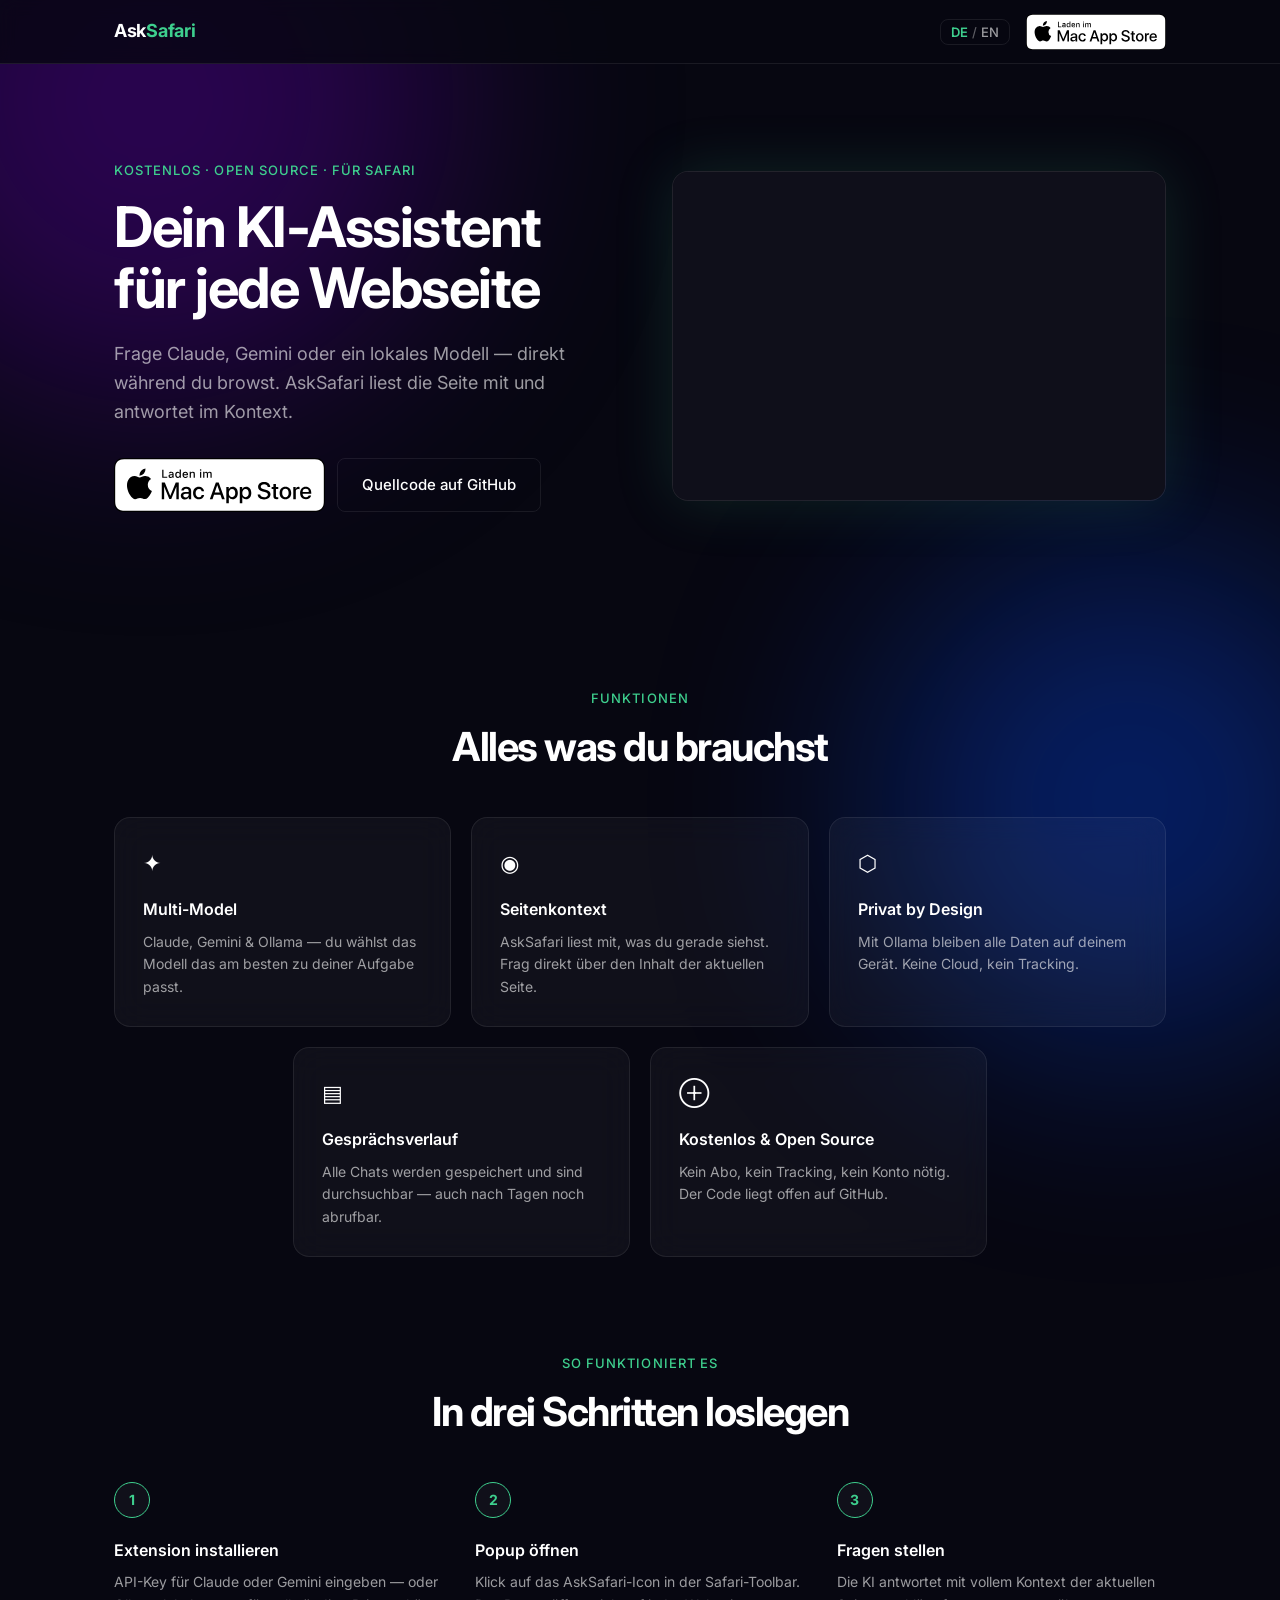
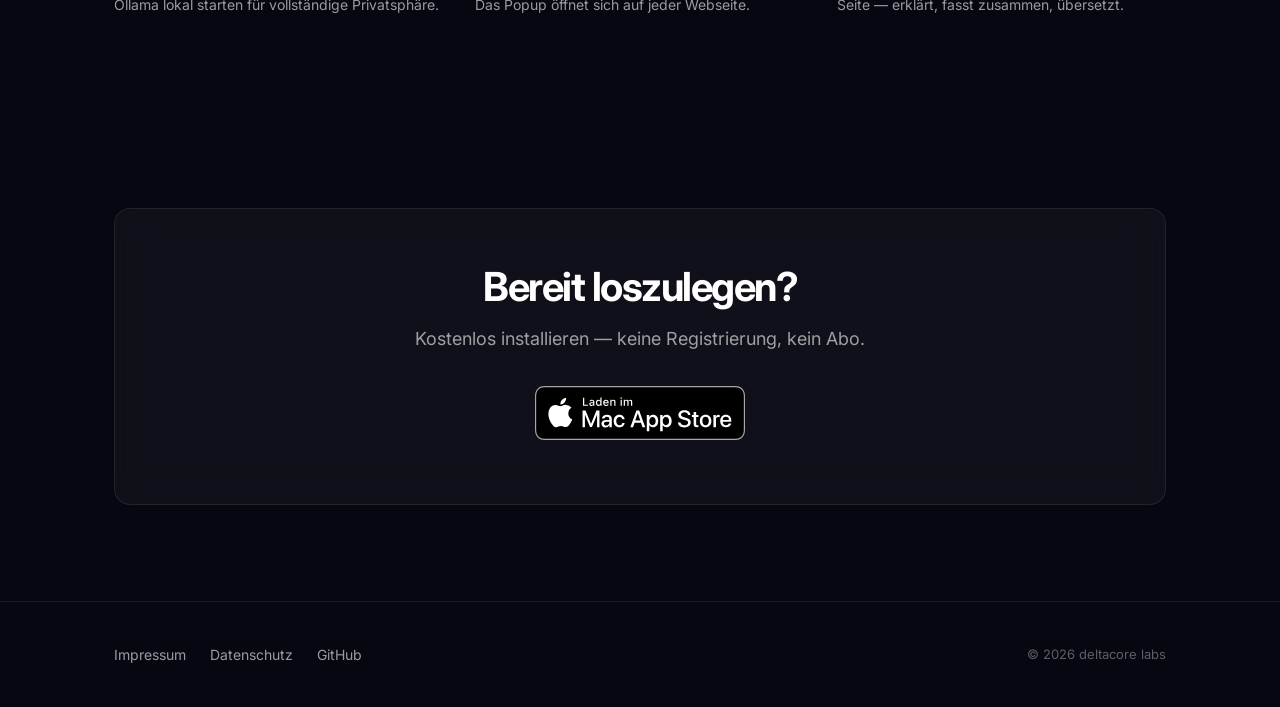
==== commit 548141df: "fix(website): update footer copyright to deltacore labs" ====
--- a/website/index.html
+++ b/website/index.html
@@ -154,7 +154,7 @@
         <li><a href="datenschutz.html" data-i18n="footer-datenschutz">Datenschutz</a></li>
         <li><a href="https://github.com/deltacore-labs/safari-ai-agent">GitHub</a></li>
       </ul>
-      <span class="footer-copy">© 2026 Stefan Friedrich</span>
+      <span class="footer-copy">© 2026 deltacore labs</span>
     </div>
   </footer>
 
